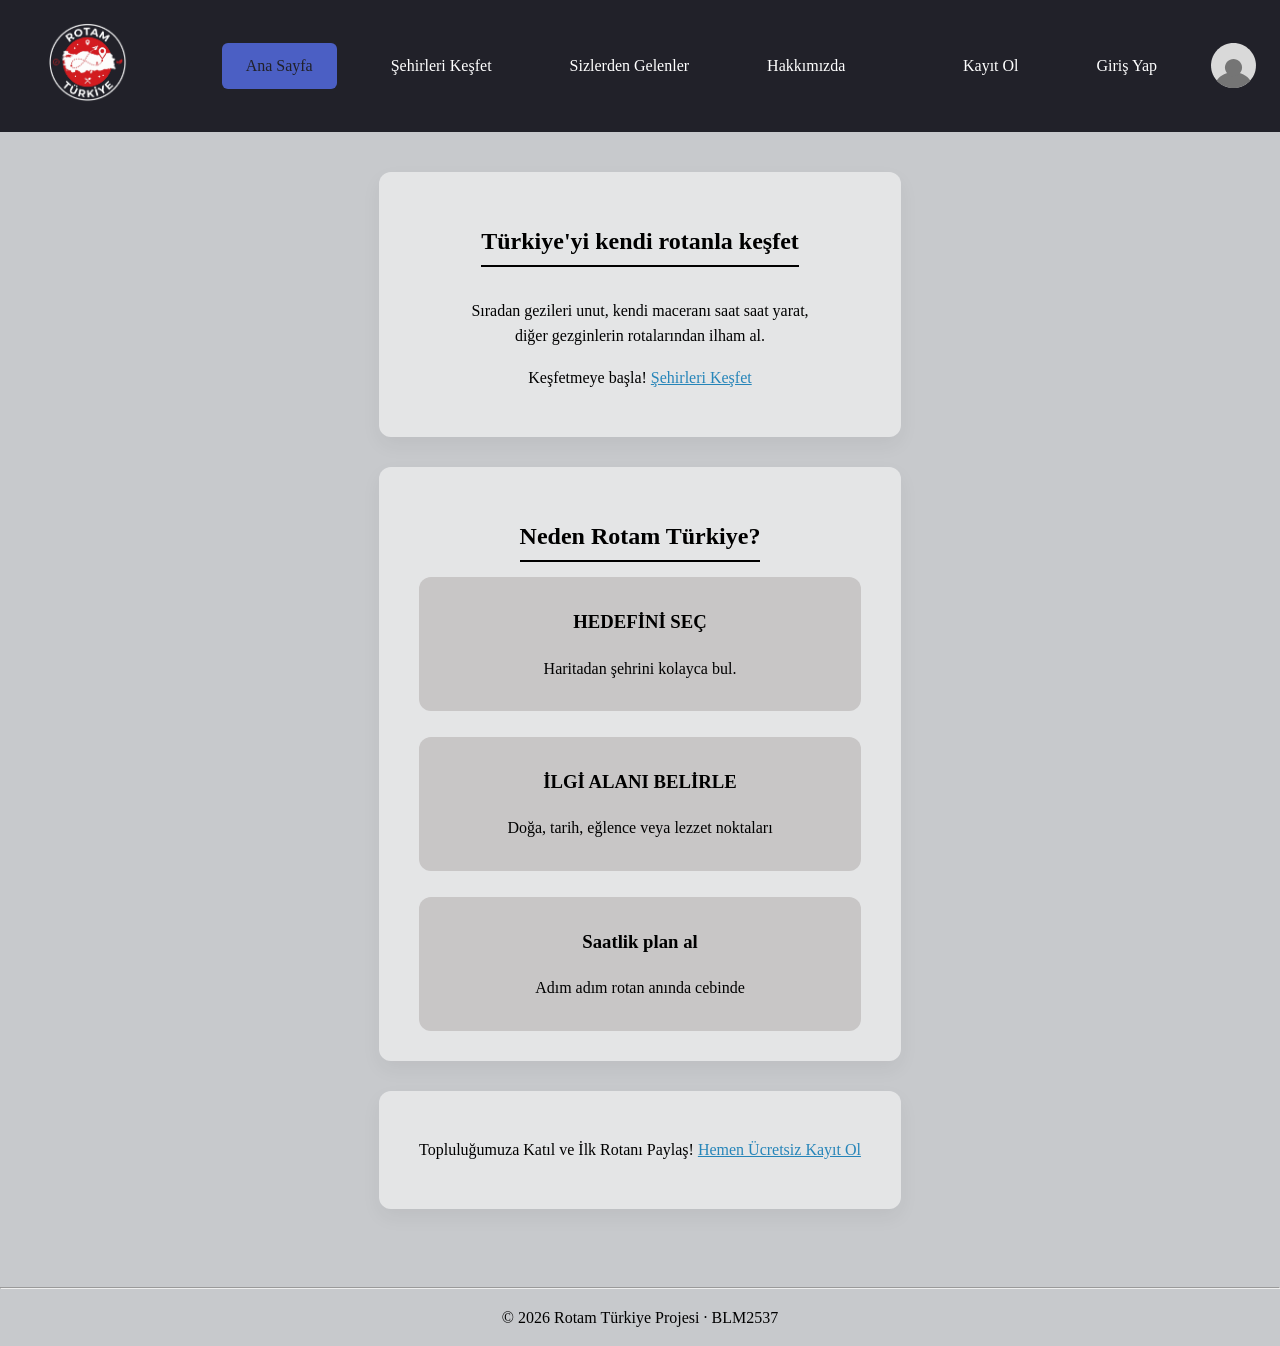
==== index.html @ 3b54e076 "hafta-1'25.10.2026'" ====
<!--index.html-->
<!DOCTYPE html>
<html lang="tr">
    <head>
        <meta charset="UTF-8">
        <meta name="viewport" content="width=device-width, initial-scale=1.0">
        <title>Ana Sayfa</title>

        <link rel="stylesheet" href="css/index.css">
        <link rel="stylesheet" href="css/genel.css">
    </head>
    <body>
        <header>
            <div id="logo" class="vurgusuz-foto">
                <a href="index.html"><img src="img/rotamTürkiye.png" alt="Rotam Türkiye logosu" height="80"></a>
            </div>

            <nav>
                <ul>
                    <li>
                        <a href="index.html" class="vurgulu">Ana Sayfa</a>
                    </li>
                    <li>
                        <a href="sehirler.html">Şehirleri Keşfet</a>
                    </li>
                    <li>
                        <a href="sizlerdenGelenler.html">Sizlerden Gelenler</a>
                    </li>
                    <li>
                        <a href="hakkimizda.html">Hakkımızda</a>
                    </li>
                </ul>
            </nav>
            
            <div id="kullanici-islemleri">
                <ul>
                    <li>
                        <a href="kayit.html">Kayıt Ol</a>
                    </li>
                    <li>
                        <a href="giris.html">Giriş Yap</a>
                    </li>
                    <li>
                        <a href="profil.html" class="vurgusuz-foto"><img src="img/pp.svg" alt="Profil Resmi" height="45"></a>
                    </li>
                </ul>
            </div>
        </header>
        
        <main>
            <section id="ana-sayfa-hero">
                <h2>Türkiye'yi kendi rotanla keşfet</h2>
                <p>Sıradan gezileri unut, kendi maceranı saat saat yarat,<br>diğer gezginlerin rotalarından ilham al.</p>
                <p>Keşfetmeye başla!    <a href="sehirler.html">Şehirleri Keşfet</a></p>
            </section>

            <section id="neden-biz">
                <h2>Neden Rotam Türkiye?</h2>

                <div class="kart-kutu">
                    <div class="ozellik-karti">
                        <h3>HEDEFİNİ SEÇ</h3>
                        <p>Haritadan şehrini kolayca bul.</p>
                    </div><br>
                    <div class="ozellik-karti">
                        <h3>İLGİ ALANI BELİRLE</h3>
                        <p>Doğa, tarih, eğlence veya lezzet noktaları</p>
                    </div><br>
                    <div class="ozellik-karti">
                        <h3>Saatlik plan al</h3>
                        <p>Adım adım rotan anında cebinde</p>
                    </div>
                </div>
            </section>

            <section id="bize-katil">
                <p>Topluluğumuza Katıl ve İlk Rotanı Paylaş! <a href="kayit.html">Hemen Ücretsiz Kayıt Ol</a></p>
            </section>
        </main>

        <footer>
            <hr>
            <p>&copy; 2026 Rotam Türkiye Projesi &middot; BLM2537</p>
        </footer>
    </body>
</html>
<!--index.html-->
---- css/index.css ----
/*index.css*/
section{
    text-align: center;
    background-color: #ffffff84;
    box-shadow: 0 8px 20px rgba(0, 0, 0, 0.05);
    width: 100%;
    max-width: 900px;
}

.kart-konteyner {
    display: grid;
    grid-template-columns: repeat(auto-fit, minmax(250px, 1fr));
    gap: 20px;
    margin-top: 30px;
}

.ozellik-karti {
    background-color: #c8c6c6;
    border-radius: 12px;
    padding: 30px 20px;
}

.ozellik-karti:hover {
    transform: translateY(-15px);
}

.ozellik-karti h3 {
    margin-top: 0;
}

.ozellik-karti p {
    margin-bottom: 0;
}

/*index.css*/
---- css/genel.css ----
/*genel.css*/
* {
    box-sizing: border-box;
}

:root{
    --arkaplan: #c7c9cc;
    --ust-menu: rgb(33,33,41);
    --yazi: rgb(0, 0, 0);
    --vurgu: #4b5fc4;
    --vurgu-yazi: rgb(33,33,41);
    --link: #2685b9;
    --link-vurgu: #b1800f;
}

header a.vurgulu{
    background-color: var(--vurgu);
    color: var(--vurgu-yazi);
}

body {
    color: var(--yazi);
    line-height: 1.6;
    margin: 0;
    background-color: var(--arkaplan);
}

header {
    display:flex;
    align-items: center;
    justify-content: space-between;
    gap: 16px;
    padding: 12px 24px;
    background-color: var(--ust-menu);
}

nav ul{
    display: flex;
    gap: 30px;
    list-style: none;
}

div ul {
    display: flex;
    gap: 30px;
    list-style: none;
}

nav a, div a{
    text-decoration: none;
    color: white;
    display: block;
    border-radius: 6px;
    padding: 10px 24px;
}

nav a:hover {
    background-color: var(--vurgu);
    color: var(--vurgu-yazi);
}

.vurgusuz-foto:hover {
    scale: 1.25;
}

div:not(.vurgusuz-foto) a:hover {
    background-color: var(--vurgu);
    color: var(--vurgu-yazi);
}

.vurgusuz-foto {
    padding: 0 !important;
    background-color: transparent !important;
    display: flex;
}

a {
    color: var(--link);
}

a:hover {
    color: var(--link-vurgu);
}

.paragraf:hover{
    color: var(--vurgu-yazi);
    width: fit-content;
    background-color: var(--vurgu);
}

body {
    display: flex;
    flex-direction: column;
    min-height: 97vh;
}

main {
    flex: 1;
    max-width: 900px;
    margin: 40px auto;
    padding: 0 20px;
}

main section, #geziFormu, #saatlikPlanFormu, #profilSekmesi {
    background-color: #ffffff84;
    padding: 30px 40px;
    border-radius: 12px;
    box-shadow: 0 8px 20px rgba(0, 0, 0, 0.05);
    margin-bottom: 30px;
}

main h1, main h2 {
    color: var(--yazi);
    font-weight: 700;
    margin-bottom: 15px;
    border-bottom: 2px solid var(--yazi);
    display: inline-block;
    padding-bottom: 5px;
}

main input:not([type="time"], [type="checkbox"]), main select {
    width: 100%;
    height: 20px;
    padding: 12px 15px;
    margin-top: 8px;
    margin-bottom: 20px;
    border: 1px solid #d1d5db;
    border-radius: 8px;
    box-sizing: border-box;
    font-family: inherit;
    font-size: 1rem;
    transition: 0.3s;
}

main select {
    height: 45px !important;
}

main textarea {
    width: 100%;
    height: 120px;
    resize: none; /* Kullanıcının kutuyu yeniden boyutlandırmasını KESİN olarak engeller */
    padding: 12px 15px;
    margin-top: 8px;
    margin-bottom: 20px;
    border: 1px solid #d1d5db;
    border-radius: 8px;
    box-sizing: border-box;
    font-family: inherit; /* Yazı tipinin siteyle aynı (standart tarayıcı fontu yerine) olmasını sağlar */
    font-size: 1rem;
    transition: 0.3s;
}

.ortala{
    display: flex;
    justify-items: center;
    margin: 0 auto;
}

input:focus, select:focus, main textarea:focus {
    outline: none;
    border: 2px solid var(--vurgu);
    box-shadow: 0 0 5px rgba(75, 95, 196, 0.4);
}

footer{
    text-align: center;
}

button {
    cursor: pointer;
}

.odak-sayfasi {
    display: flex;
    justify-content: center;
    align-items: center;
}

/* ---------- Telefon ve Tablet Görünümü ---------- */
@media (max-width: 768px) {
    body {
        overflow-x: hidden;
    }

    header {
        flex-direction: column; 
        padding: 20px 15px;
        gap: 15px;
    }

    nav ul, #kullanici-islemleri ul {
        flex-direction: column;
        align-items: center;
        width: 100%;
        padding: 0;
        margin: 0;
        gap: 10px;
    }

    nav a, #kullanici-islemleri a {
        text-align: center;
        width: 100%;
        padding: 12px;
        box-sizing: border-box;
    }

    #kayit-ol, #giris-yap {
        width: 90%; 
        max-width: none; 
        padding: 30px 20px; 
        margin: 20px auto; 
        box-sizing: border-box;
    }

    #kayit-ol input, #giris-yap input {
        width: 100%;
        box-sizing: border-box;
    }

    .odak-sayfasi {

        display: block; 
        padding: 40px 15px; 
    }
}
/*genel.css*/
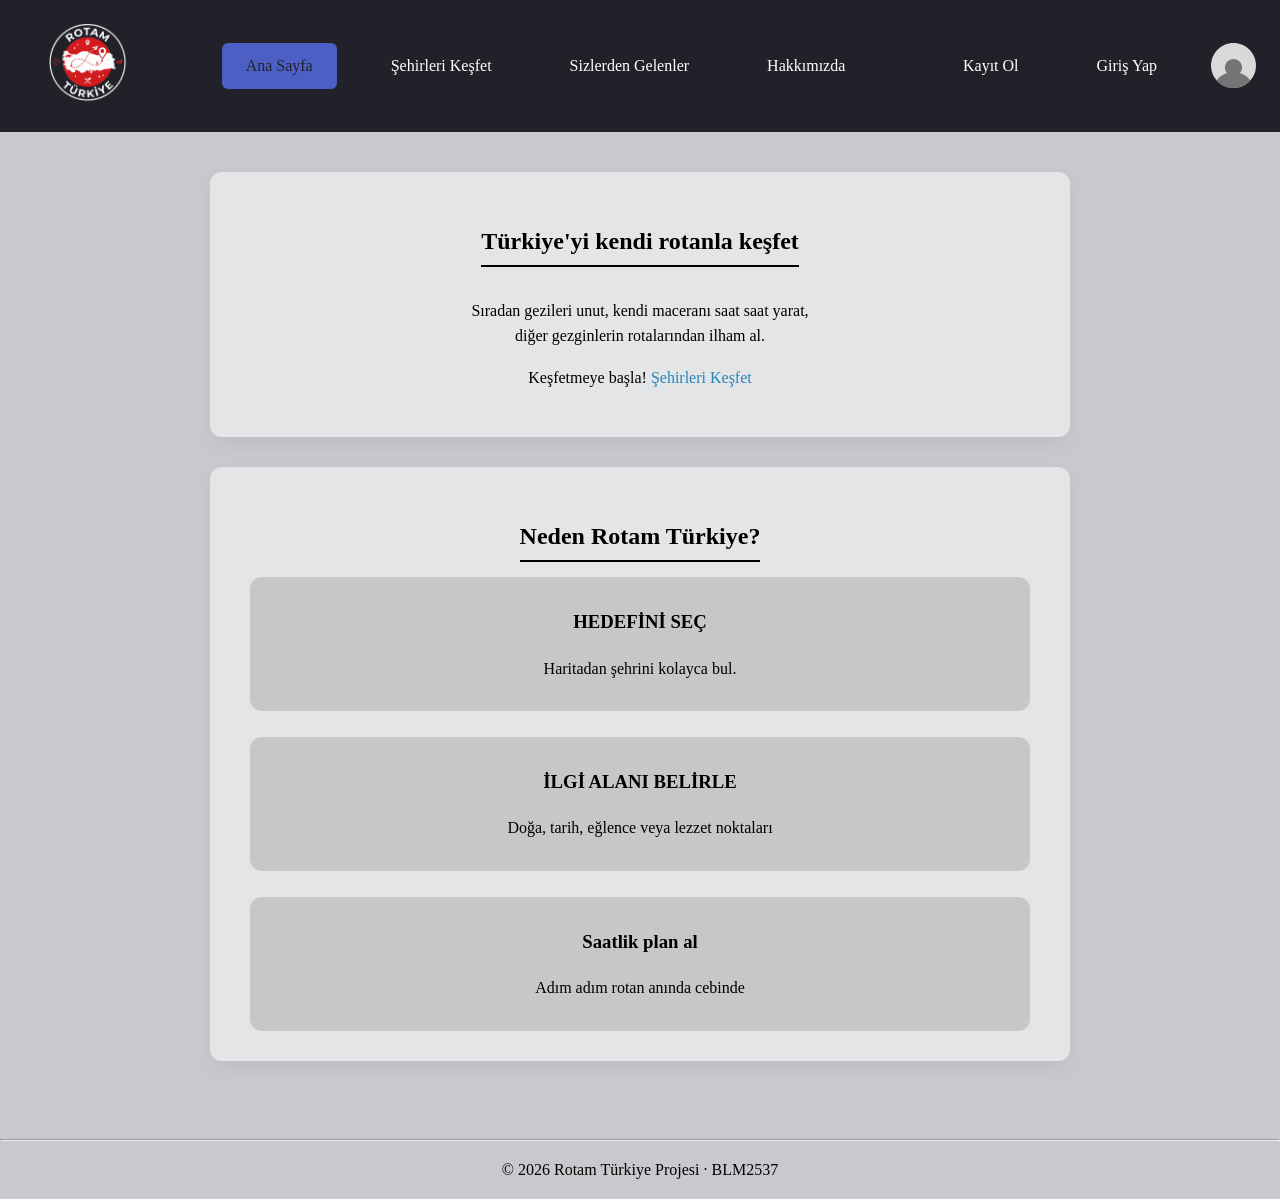
==== commit 3b6cdb56: "hafta-2'1.11.2026'" ====
--- a/index.html
+++ b/index.html
@@ -12,7 +12,7 @@
     <body>
         <header>
             <div id="logo" class="vurgusuz-foto">
-                <a href="index.html"><img src="img/rotamTürkiye.png" alt="Rotam Türkiye logosu" height="80"></a>
+                <a href="index.html"><img src="img/rotamTurkiye.png" alt="Rotam Türkiye logosu" height="80"></a>
             </div>
 
             <nav>
@@ -72,10 +72,6 @@
                     </div>
                 </div>
             </section>
-
-            <section id="bize-katil">
-                <p>Topluluğumuza Katıl ve İlk Rotanı Paylaş! <a href="kayit.html">Hemen Ücretsiz Kayıt Ol</a></p>
-            </section>
         </main>
 
         <footer>
--- a/css/genel.css
+++ b/css/genel.css
@@ -11,6 +11,7 @@
     --vurgu-yazi: rgb(33,33,41);
     --link: #2685b9;
     --link-vurgu: #b1800f;
+    --dikkat: #ff0000;
 }
 
 header a.vurgulu{
@@ -23,6 +24,10 @@
     line-height: 1.6;
     margin: 0;
     background-color: var(--arkaplan);
+    display: flex;
+    flex-direction: column;
+    min-height: 97vh;
+    overflow-x: hidden;
 }
 
 header {
@@ -32,6 +37,22 @@
     gap: 16px;
     padding: 12px 24px;
     background-color: var(--ust-menu);
+    position: sticky;
+    top: 0;
+    z-index: 1000;
+}
+
+.kaydirilabilir {
+    width: 100%;
+    overflow-x: auto;
+    margin: 20px 0;
+    -webkit-overflow-scrolling: touch;
+}
+
+.kaydirilabilir table {
+    width: 100%;
+    min-width: 480px; /* dar ekranda sütunlar ezilmesin, kaydırma devreye girsin */
+    border-collapse: collapse;
 }
 
 nav ul{
@@ -76,6 +97,7 @@
 
 a {
     color: var(--link);
+    text-decoration: none;
 }
 
 a:hover {
@@ -88,17 +110,30 @@
     background-color: var(--vurgu);
 }
 
-body {
-    display: flex;
-    flex-direction: column;
-    min-height: 97vh;
-}
-
 main {
     flex: 1;
+    width: 100%;
     max-width: 900px;
     margin: 40px auto;
     padding: 0 20px;
+}
+
+.dikkat:hover{
+    color: var(--vurgu);
+    background-color: var(--dikkat);
+    border: 1px solid var(--dikkat) !important;
+}
+
+button{
+    cursor: pointer;
+    padding: 12px 15px;
+    margin-top: 8px;
+    margin-bottom: 20px;
+    border: 1px solid #d1d5db;
+    border-radius: 8px;
+    font-family: inherit;
+    font-size: 1rem;
+    transition: 0.3s;
 }
 
 main section, #geziFormu, #saatlikPlanFormu, #profilSekmesi {
@@ -120,13 +155,11 @@
 
 main input:not([type="time"], [type="checkbox"]), main select {
     width: 100%;
-    height: 20px;
     padding: 12px 15px;
     margin-top: 8px;
     margin-bottom: 20px;
     border: 1px solid #d1d5db;
     border-radius: 8px;
-    box-sizing: border-box;
     font-family: inherit;
     font-size: 1rem;
     transition: 0.3s;
@@ -139,14 +172,13 @@
 main textarea {
     width: 100%;
     height: 120px;
-    resize: none; /* Kullanıcının kutuyu yeniden boyutlandırmasını KESİN olarak engeller */
+    resize: none;
     padding: 12px 15px;
     margin-top: 8px;
     margin-bottom: 20px;
     border: 1px solid #d1d5db;
     border-radius: 8px;
-    box-sizing: border-box;
-    font-family: inherit; /* Yazı tipinin siteyle aynı (standart tarayıcı fontu yerine) olmasını sağlar */
+    font-family: inherit;
     font-size: 1rem;
     transition: 0.3s;
 }
@@ -167,20 +199,53 @@
     text-align: center;
 }
 
-button {
-    cursor: pointer;
-}
-
 .odak-sayfasi {
     display: flex;
     justify-content: center;
     align-items: center;
 }
 
-/* ---------- Telefon ve Tablet Görünümü ---------- */
-@media (max-width: 768px) {
-    body {
-        overflow-x: hidden;
+@media (max-width: 1046px) and (min-width: 710px) {
+    header {
+        padding: 20px 15px;
+        gap: 15px;
+    }
+
+    nav ul, #kullanici-islemleri ul {
+        align-items: center;
+        width: 100%;
+        padding: 0;
+        margin: 0;
+        gap: 10px;
+    }
+
+    nav a, #kullanici-islemleri a {
+        text-align: center;
+        width: 100%;
+        padding: 12px;
+    }
+
+    #kayit-ol, #giris-yap {
+        width: 90%;
+        max-width: none; 
+        padding: 30px 20px; 
+        margin: 20px auto;
+    }
+
+    #kayit-ol input, #giris-yap input {
+        width: 100%;
+    }
+
+    .odak-sayfasi {
+        display: block; 
+        padding: 40px 15px; 
+    }
+
+}
+
+@media (max-width: 710px) {
+    main input:not([type="time"], [type="checkbox"]), main select {
+        font-size: 0.82rem;
     }
 
     header {
@@ -202,7 +267,6 @@
         text-align: center;
         width: 100%;
         padding: 12px;
-        box-sizing: border-box;
     }
 
     #kayit-ol, #giris-yap {
@@ -210,18 +274,18 @@
         max-width: none; 
         padding: 30px 20px; 
         margin: 20px auto; 
-        box-sizing: border-box;
-    }
-
-    #kayit-ol input, #giris-yap input {
-        width: 100%;
-        box-sizing: border-box;
     }
 
     .odak-sayfasi {
-
         display: block; 
         padding: 40px 15px; 
     }
 }
+
+@media (max-width: 360px) {
+    main input:not([type="time"], [type="checkbox"]), main select {
+        font-size: 0.7rem;
+        padding: 10px 5px;
+    }
+}
 /*genel.css*/
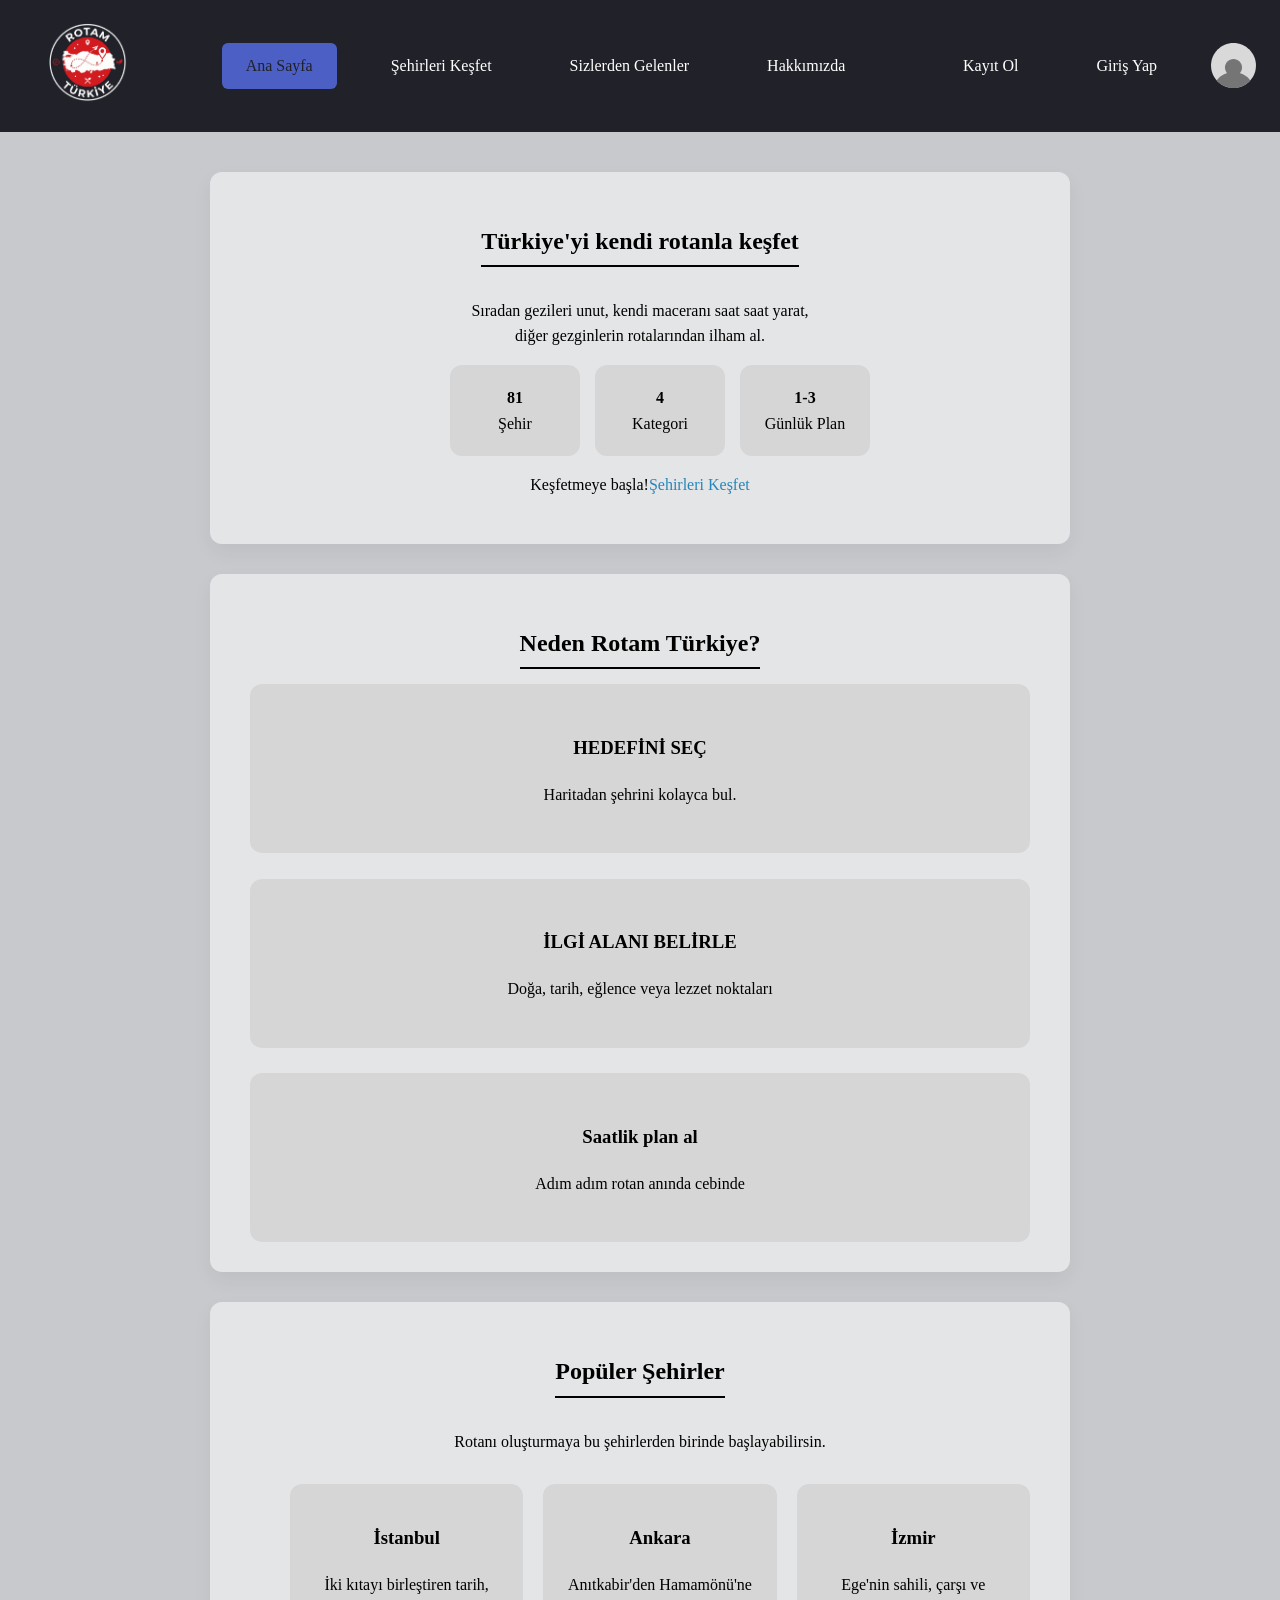
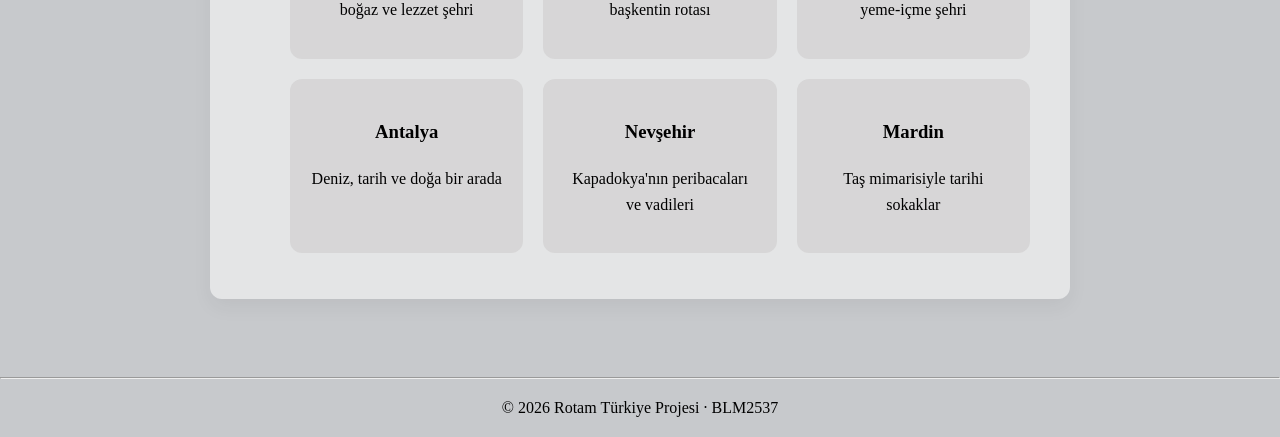
==== commit 90555955: "hafta-3'8.11.2026'" ====
--- a/index.html
+++ b/index.html
@@ -11,6 +11,9 @@
     </head>
     <body>
         <header>
+            <input type="checkbox" id="menu-anahtar">
+            <label for="menu-anahtar" class="menu-dugmesi">Menü</label>
+
             <div id="logo" class="vurgusuz-foto">
                 <a href="index.html"><img src="img/rotamTurkiye.png" alt="Rotam Türkiye logosu" height="80"></a>
             </div>
@@ -48,10 +51,15 @@
         </header>
         
         <main>
-            <section id="ana-sayfa-hero">
+            <section>
                 <h2>Türkiye'yi kendi rotanla keşfet</h2>
                 <p>Sıradan gezileri unut, kendi maceranı saat saat yarat,<br>diğer gezginlerin rotalarından ilham al.</p>
-                <p>Keşfetmeye başla!    <a href="sehirler.html">Şehirleri Keşfet</a></p>
+                <ul class="bolme-ust">
+                    <li class="bolme-kartlari"><strong>81</strong><br>Şehir</li>
+                    <li class="bolme-kartlari"><strong>4</strong><br>Kategori</li>
+                    <li class="bolme-kartlari"><strong>1-3</strong><br>Günlük Plan</li>
+                </ul>
+                <p>Keşfetmeye başla!<a href="sehirler.html">Şehirleri Keşfet</a></p>
             </section>
 
             <section id="neden-biz">
@@ -72,6 +80,51 @@
                     </div>
                 </div>
             </section>
+
+            <section id="populer-sehirler">
+                <h2>Popüler Şehirler</h2>
+                <p>Rotanı oluşturmaya bu şehirlerden birinde başlayabilirsin.</p>
+
+                <ul class="kart-izgara">
+                    <li>
+                        <a href="sehirler.html" class="link-bolme-karti">
+                            <h3>İstanbul</h3>
+                            <p>İki kıtayı birleştiren tarih, boğaz ve lezzet şehri</p>
+                        </a>
+                    </li>
+                    <li>
+                        <a href="sehirler.html" class="link-bolme-karti">
+                            <h3>Ankara</h3>
+                            <p>Anıtkabir'den Hamamönü'ne başkentin rotası</p>
+                        </a>
+                    </li>
+                    <li>
+                        <a href="sehirler.html" class="link-bolme-karti">
+                            <h3>İzmir</h3>
+                            <p>Ege'nin sahili, çarşı ve <br>yeme-içme şehri</p>
+                        </a>
+                    </li>
+                    <li>
+                        <a href="sehirler.html" class="link-bolme-karti">
+                            <h3>Antalya</h3>
+                            <p>Deniz, tarih ve doğa bir arada</p>
+                        </a>
+                    </li>
+                    <li>
+                        <a href="sehirler.html" class="link-bolme-karti">
+                            <h3>Nevşehir</h3>
+                            <p>Kapadokya'nın peribacaları ve vadileri</p>
+                        </a>
+                    </li>
+                    <li>
+                        <a href="sehirler.html" class="link-bolme-karti">
+                            <h3>Mardin</h3>
+                            <p>Taş mimarisiyle tarihi sokaklar</p>
+                        </a>
+                    </li>
+                </ul>
+            </section>
+
         </main>
 
         <footer>
--- a/css/index.css
+++ b/css/index.css
@@ -7,29 +7,37 @@
     max-width: 900px;
 }
 
-.kart-konteyner {
+.bolme-ust {
     display: grid;
-    grid-template-columns: repeat(auto-fit, minmax(250px, 1fr));
-    gap: 20px;
-    margin-top: 30px;
+    width: 100%;
+    grid-template-columns: repeat(auto-fit, 130px);
+    justify-content: center;
+    gap: 15px;
+    list-style: none;
+}
+
+.bolme-kartlari {
+    background-color: var(--kart-background);
+    border-radius: 12px;
+    padding: 20px 10px;
+    text-align: center;
+}
+
+.bolme-kartlari:hover {
+    background-color: var(--kart-vurgu-background);
+    transform: translateY(-5px);
+    transition: transform 0.3s;
 }
 
 .ozellik-karti {
-    background-color: #c8c6c6;
+    background-color: var(--kart-background);
     border-radius: 12px;
     padding: 30px 20px;
 }
 
 .ozellik-karti:hover {
+    background-color: var(--kart-vurgu-background);
     transform: translateY(-15px);
+    transition: 0.3s;
 }
-
-.ozellik-karti h3 {
-    margin-top: 0;
-}
-
-.ozellik-karti p {
-    margin-bottom: 0;
-}
-
 /*index.css*/
--- a/css/genel.css
+++ b/css/genel.css
@@ -10,8 +10,15 @@
     --vurgu: #4b5fc4;
     --vurgu-yazi: rgb(33,33,41);
     --link: #2685b9;
-    --link-vurgu: #b1800f;
+    --link-vurgu: #575a5d;
     --dikkat: #ff0000;
+    --kart-background: #c8c6c67d;
+    --kart-vurgu-background: #c8c6c6;
+}
+
+html {
+    scroll-padding-top: 140px;
+    scroll-behavior: smooth;
 }
 
 header a.vurgulu{
@@ -42,11 +49,19 @@
     z-index: 1000;
 }
 
+#menu-anahtar {
+    position: absolute;
+    opacity: 0;
+}
+
+.menu-dugmesi {
+    display: none;
+}
+
 .kaydirilabilir {
     width: 100%;
     overflow-x: auto;
     margin: 20px 0;
-    -webkit-overflow-scrolling: touch;
 }
 
 .kaydirilabilir table {
@@ -77,11 +92,12 @@
 
 nav a:hover {
     background-color: var(--vurgu);
-    color: var(--vurgu-yazi);
+    color: var(--vurgu-yazi2);
 }
 
 .vurgusuz-foto:hover {
     scale: 1.25;
+    transition: 0.3s;
 }
 
 div:not(.vurgusuz-foto) a:hover {
@@ -119,13 +135,12 @@
 }
 
 .dikkat:hover{
-    color: var(--vurgu);
+    color: var(--arkaplan);
     background-color: var(--dikkat);
-    border: 1px solid var(--dikkat) !important;
+    border: 1px solid var(--dikkat);
 }
 
 button{
-    cursor: pointer;
     padding: 12px 15px;
     margin-top: 8px;
     margin-bottom: 20px;
@@ -133,6 +148,37 @@
     border-radius: 8px;
     font-family: inherit;
     font-size: 1rem;
+    transition: 0.3s;
+}
+
+button:hover{
+    cursor: pointer;
+    background-color: var(--kart-vurgu-background);
+}
+
+.kart-izgara {
+    display: grid;
+    grid-template-columns: repeat(auto-fit, minmax(175px, 1fr));
+    gap: 20px;
+    margin-top: 30px;
+    list-style: none;
+}
+
+.link-bolme-karti {
+    display: block;
+    height: 100%;
+    background-color: var(--kart-background);
+    border-radius: 12px;
+    padding: 20px;
+    text-align: center;
+    text-decoration: none;
+    color: var(--yazi);
+}
+
+.link-bolme-karti:hover {
+    color: var(--vurgu-yazi);
+    background-color: var(--kart-vurgu-background);
+    transform: translateY(-5px);
     transition: 0.3s;
 }
 
@@ -249,9 +295,63 @@
     }
 
     header {
-        flex-direction: column; 
-        padding: 20px 15px;
-        gap: 15px;
+        flex-direction: row;
+        flex-wrap: wrap;
+        justify-content: space-between;
+        align-items: center;
+        padding: 12px 15px;
+        gap: 0;
+        max-height: 100vh;
+        max-height: 100dvh;
+        overflow-y: auto;
+    }
+
+    #logo {
+        order: 1;
+    }
+
+    .menu-dugmesi {
+        order: 2;
+        display: block;
+        color: white;
+        border: 1px solid white;
+        border-radius: 6px;
+        padding: 10px 16px;
+        cursor: pointer;
+        user-select: none;
+    }
+
+    .menu-dugmesi::before {
+        content: "☰ ";
+    }
+    
+    #menu-anahtar:checked + .menu-dugmesi::before {
+        content: "✕ ";
+    }
+    
+    #menu-anahtar:focus-visible {
+        outline: 2px solid var(--vurgu);
+        outline-offset: 2px;
+    }
+    
+    #kullanici-islemleri {
+        display: none;
+        flex-basis: 100%;
+    }
+    
+    nav {
+        display: none;
+        flex-basis: 100%;
+        order: 3;
+        margin-top: 12px;
+    }
+    
+    #kullanici-islemleri {
+        order: 4;
+    }
+    
+    #menu-anahtar:checked ~ nav, #menu-anahtar:checked ~ #kullanici-islemleri {
+        display: block;
     }
 
     nav ul, #kullanici-islemleri ul {
